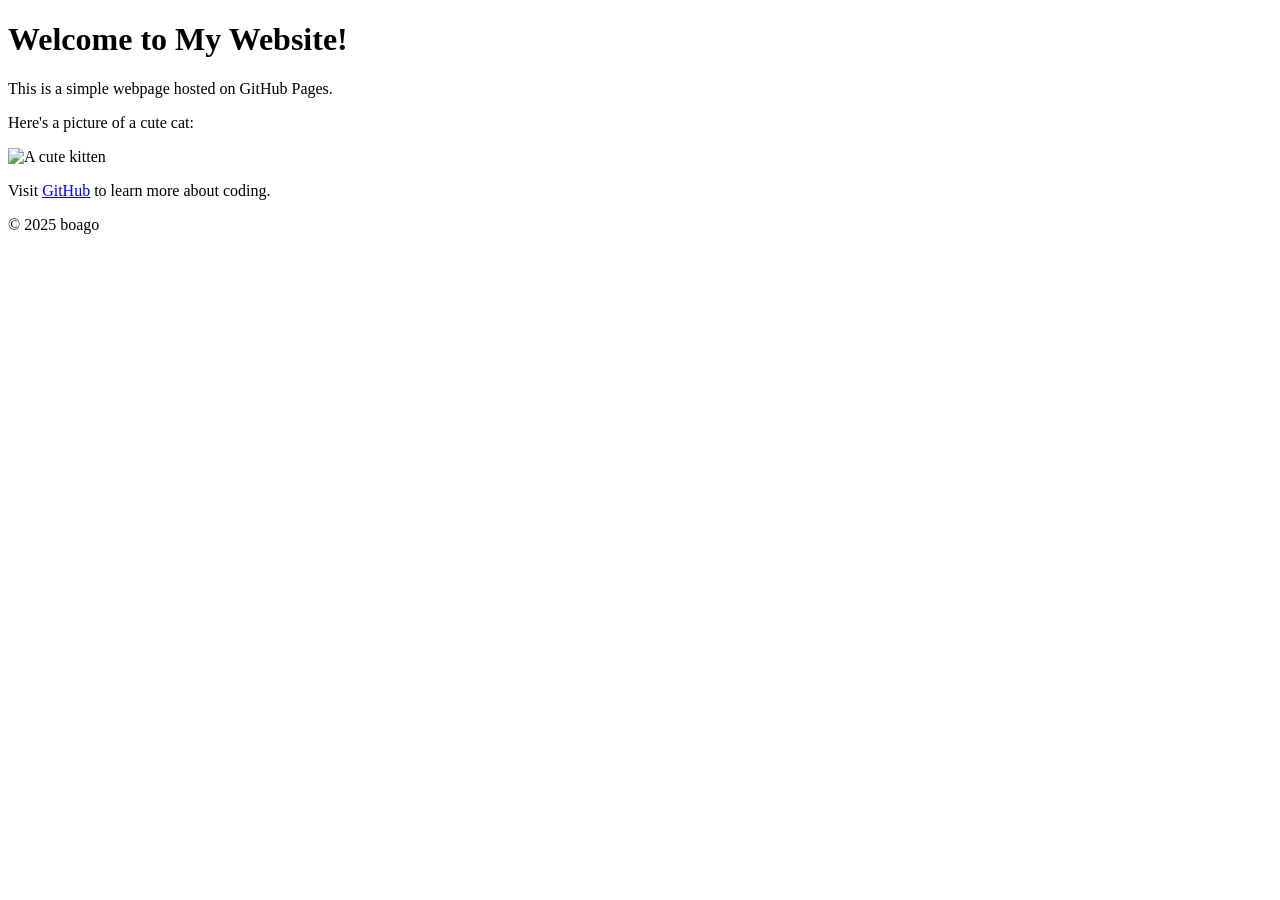
==== index.html @ b5d67665 "Initial commit" ====
<!DOCTYPE html>

<html lang="en">

<head>

<meta charset="UTF-8">

<meta name="viewport" content="width=device-width, initial-scale=1.0">

<title>My First GitHub Page</title>

</head>

<body>

<header>

<h1>Welcome to My Website!</h1>


<main>

<p>This is a simple webpage hosted on GitHub Pages.</p>

<p>Here's a picture of a cute cat:</p>

<img src="https://placekitten.com/200/300" alt="A cute kitten">


<p>Visit <a href="https://github.com">GitHub</a> to learn more about coding.</p>

</main>

<footer>

<p>&copy; 2025 boago</p>

</footer>

</body>

</html>
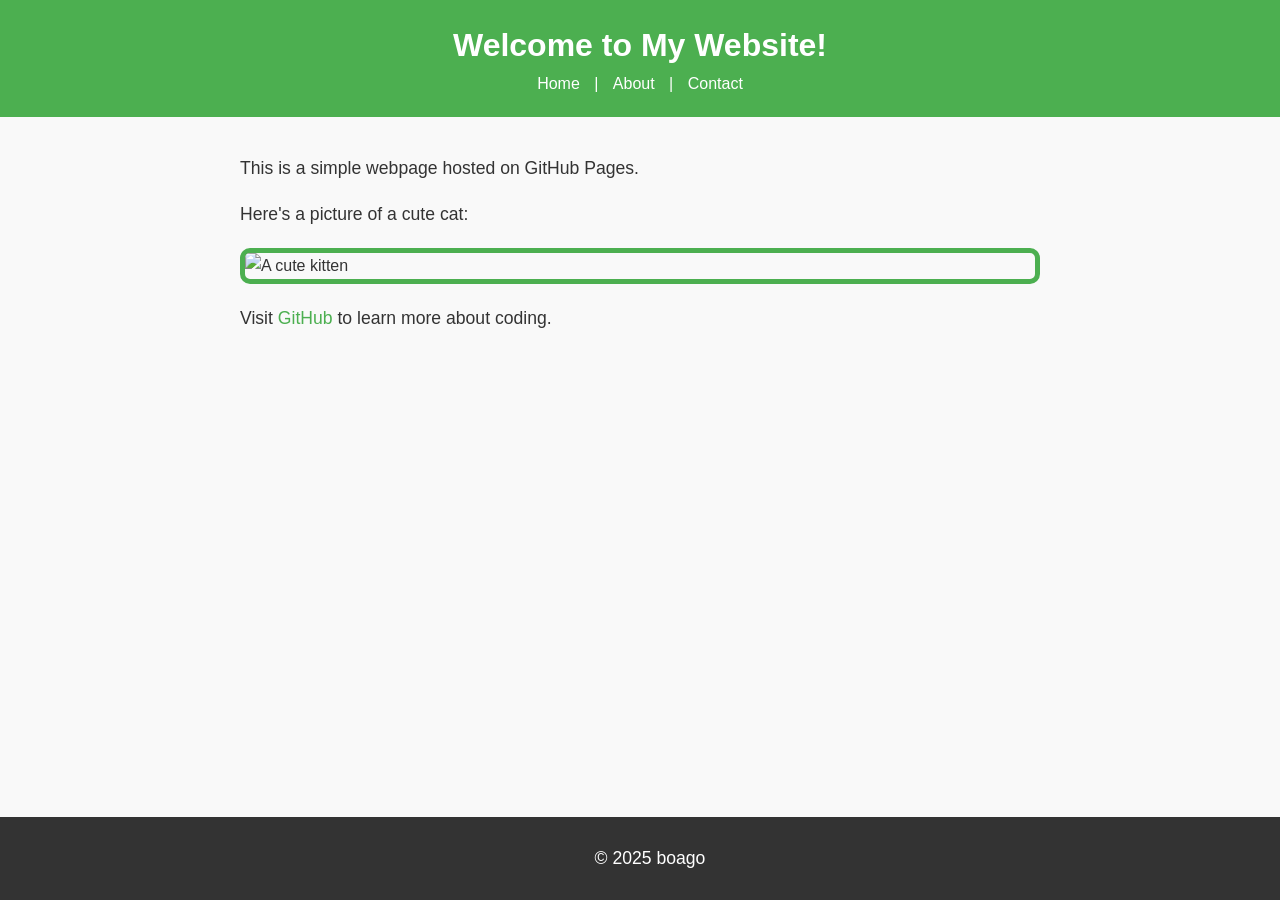
==== commit 7dc88c10: "Added CSS3 styling to the website" ====
--- a/index.html
+++ b/index.html
@@ -1,43 +1,61 @@
-<!DOCTYPE html>
+<!DOCTYPE html> 
 
-<html lang="en">
+<html lang="en"> 
 
-<head>
+<head> 
 
-<meta charset="UTF-8">
+    <meta charset="UTF-8"> 
 
-<meta name="viewport" content="width=device-width, initial-scale=1.0">
+    <meta name="viewport" content="width=device-width, initial-scale=1.0"> 
 
-<title>My First GitHub Page</title>
+    <title>My First GitHub Page</title> 
+    
+    <link rel="stylesheet" href="styles.css">
 
-</head>
+</head> 
 
-<body>
+<body> 
 
-<header>
+    <header> 
 
-<h1>Welcome to My Website!</h1>
+        <h1>Welcome to My Website!</h1> 
 
+        <nav> 
 
-<main>
+            <a href="index.html">Home</a> | 
 
-<p>This is a simple webpage hosted on GitHub Pages.</p>
+            <a href="about.html">About</a> | 
 
-<p>Here's a picture of a cute cat:</p>
+            <a href="contact.html">Contact</a> 
 
-<img src="https://placekitten.com/200/300" alt="A cute kitten">
+        </nav> 
 
+    </header> 
 
-<p>Visit <a href="https://github.com">GitHub</a> to learn more about coding.</p>
+ 
 
-</main>
+    <main> 
 
-<footer>
+        <p>This is a simple webpage hosted on GitHub Pages.</p> 
 
-<p>&copy; 2025 boago</p>
+        <p>Here's a picture of a cute cat:</p> 
 
-</footer>
+        <img src="https://placekitten.com/200/300" alt="A cute kitten"> 
 
-</body>
+         
 
-</html>+        <p>Visit <a href="https://github.com">GitHub</a> to learn more about coding.</p> 
+
+    </main> 
+
+ 
+
+    <footer> 
+
+        <p>&copy; 2025 boago</p> 
+
+    </footer> 
+
+</body> 
+
+</html> 
--- a/styles.css
+++ b/styles.css
@@ -0,0 +1,123 @@
+body {
+
+font-family: Arial, sans-serif;
+
+color: #333;
+
+background-color: #f9f9f9;
+
+margin: 0;
+
+padding: 0;
+
+line-height: 1.6;
+
+}
+header {
+
+background-color: #4CAF50;
+
+color: white;
+
+padding: 20px;
+
+text-align: center;
+
+}
+
+
+header h1 {
+
+margin: 0;
+
+}
+
+
+nav a {
+
+color: white;
+
+text-decoration: none;
+
+margin: 0 10px;
+
+}
+
+
+nav a:hover {
+
+text-decoration: underline;
+
+}
+main {
+
+padding: 20px;
+
+max-width: 800px;
+
+margin: 0 auto;
+
+}
+
+
+main img {
+
+max-width: 100%;
+
+height: auto;
+
+display: block;
+
+margin: 20px 0;
+
+}
+footer {
+
+background-color: #333;
+
+color: white;
+
+text-align: center;
+
+padding: 10px;
+
+position: fixed;
+
+bottom: 0;
+
+width: 100%;
+
+}
+p {
+
+font-size: 1.1em;
+
+}
+
+
+a {
+
+color: #4CAF50;
+
+text-decoration: none;
+
+}
+
+
+a:hover {
+
+text-decoration: underline;
+
+}
+img {
+
+border: 5px solid #4CAF50;
+
+border-radius: 10px;
+
+}
+main a[href^="mailto:"] {
+
+color: #ff5722;
+
+font-weight: bold;
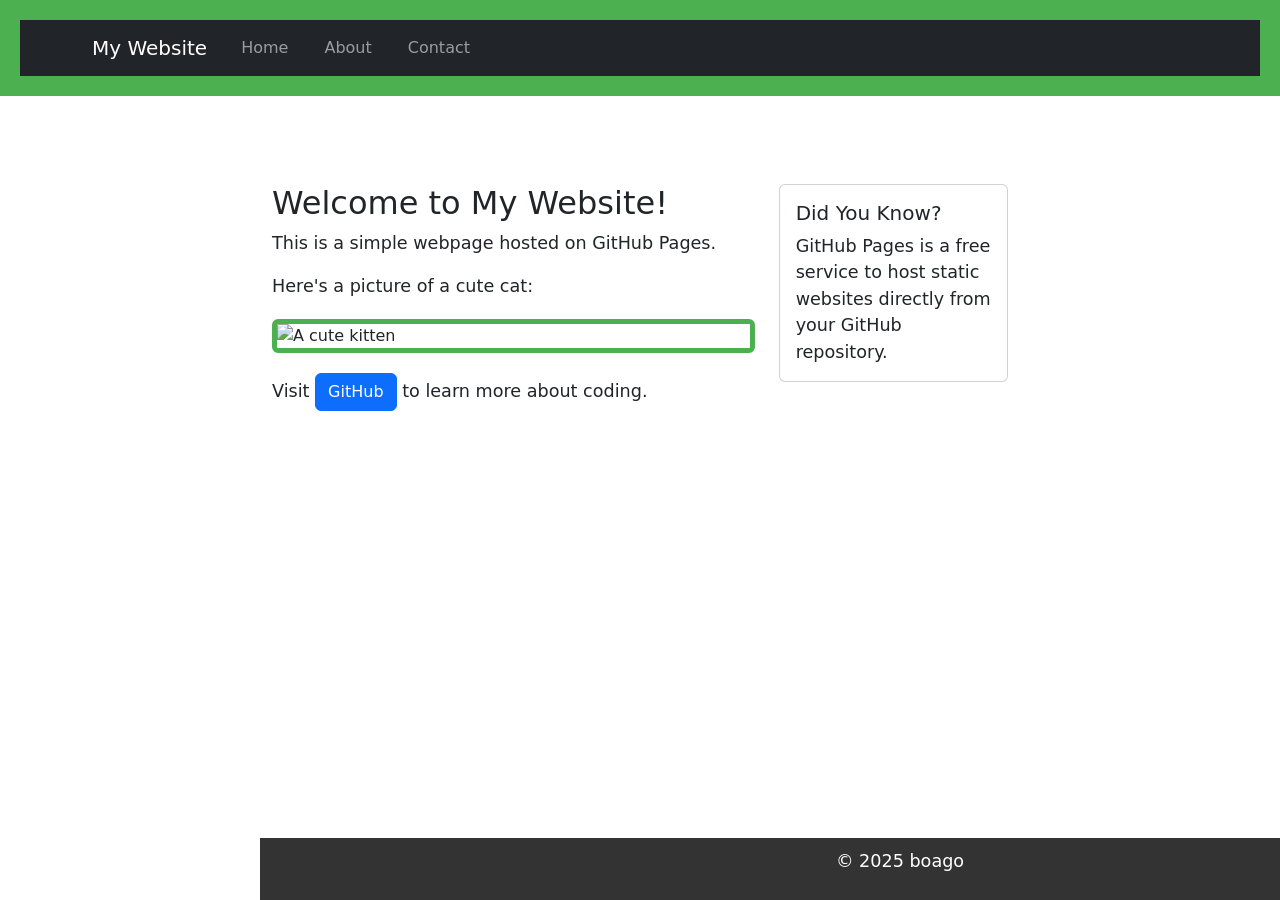
==== commit 41a3c2cd: "Added Bootstrap framework for styling and layout" ====
--- a/index.html
+++ b/index.html
@@ -12,41 +12,101 @@
     
     <link rel="stylesheet" href="styles.css">
 
+    <!-- Bootstrap CSS --> 
+
+<link href="https://cdn.jsdelivr.net/npm/bootstrap@5.3.0/dist/css/bootstrap.min.css" rel="stylesheet"> 
+
 </head> 
 
 <body> 
 
-    <header> 
+<header> 
 
-        <h1>Welcome to My Website!</h1> 
+    <nav class="navbar navbar-expand-lg navbar-dark bg-dark"> 
 
-        <nav> 
+        <div class="container"> 
 
-            <a href="index.html">Home</a> | 
+            <a class="navbar-brand" href="index.html">My Website</a> 
 
-            <a href="about.html">About</a> | 
+            <button class="navbar-toggler" type="button" data-bs-toggle="collapse" data-bs-target="#navbarNav"> 
 
-            <a href="contact.html">Contact</a> 
+                <span class="navbar-toggler-icon"></span> 
 
-        </nav> 
+            </button> 
 
-    </header> 
+            <div class="collapse navbar-collapse" id="navbarNav"> 
+
+                <ul class="navbar-nav"> 
+
+                    <li class="nav-item"> 
+
+                        <a class="nav-link" href="index.html">Home</a> 
+
+                    </li> 
+
+                    <li class="nav-item"> 
+
+                        <a class="nav-link" href="about.html">About</a> 
+
+                    </li> 
+
+                    <li class="nav-item"> 
+
+                        <a class="nav-link" href="contact.html">Contact</a> 
+
+                    </li> 
+
+                </ul> 
+
+            </div> 
+
+        </div> 
+
+    </nav> 
+
+</header> 
 
  
 
     <main> 
 
-        <p>This is a simple webpage hosted on GitHub Pages.</p> 
+<main class="container my-5"> 
 
-        <p>Here's a picture of a cute cat:</p> 
+    <div class="row"> 
 
-        <img src="https://placekitten.com/200/300" alt="A cute kitten"> 
+        <div class="col-md-8"> 
 
-         
+            <h2>Welcome to My Website!</h2> 
 
-        <p>Visit <a href="https://github.com">GitHub</a> to learn more about coding.</p> 
+            <p>This is a simple webpage hosted on GitHub Pages.</p> 
 
-    </main> 
+            <p>Here's a picture of a cute cat:</p> 
+
+            <img src="https://placekitten.com/200/300" alt="A cute kitten" class="img-fluid rounded"> 
+
+            <p class="mt-3">Visit <a href="https://github.com" class="btn btn-primary">GitHub</a> to learn more about coding.</p> 
+
+        </div> 
+
+        <div class="col-md-4"> 
+
+            <div class="card"> 
+
+                <div class="card-body"> 
+
+                    <h5 class="card-title">Did You Know?</h5> 
+
+                    <p class="card-text">GitHub Pages is a free service to host static websites directly from your GitHub repository.</p> 
+
+                </div> 
+
+            </div> 
+
+        </div> 
+
+    </div> 
+
+</main> 
 
  
 
@@ -56,6 +116,12 @@
 
     </footer> 
 
+    <!-- Bootstrap JS and dependencies --> 
+
+<script src="https://cdn.jsdelivr.net/npm/@popperjs/core@2.11.6/dist/umd/popper.min.js"></script> 
+
+<script src="https://cdn.jsdelivr.net/npm/bootstrap@5.3.0/dist/js/bootstrap.min.js"></script> 
+
 </body> 
 
 </html> 
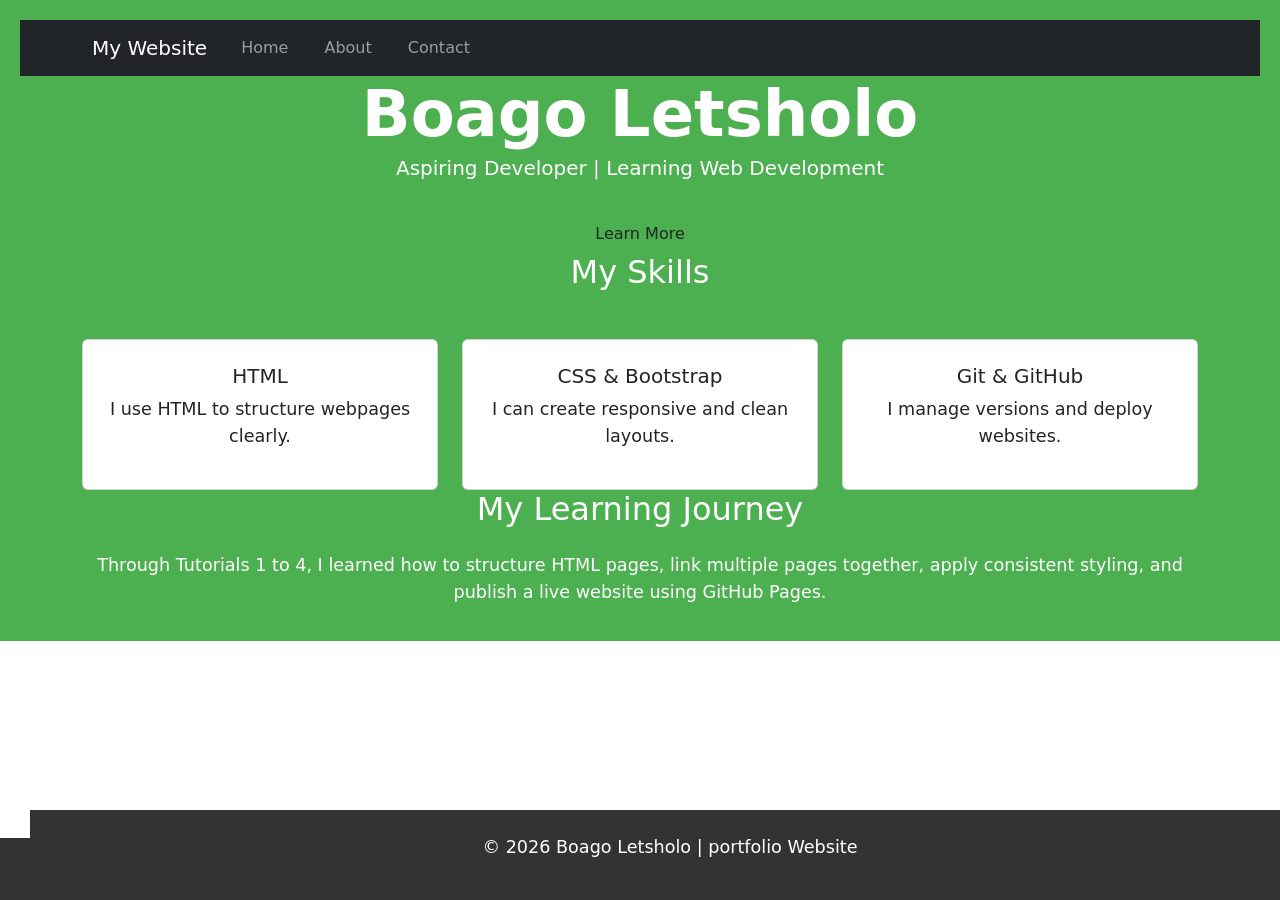
==== commit 83b56c1e: "Improved homepage design and updated contact links" ====
--- a/index.html
+++ b/index.html
@@ -17,6 +17,9 @@
 <link href="https://cdn.jsdelivr.net/npm/bootstrap@5.3.0/dist/css/bootstrap.min.css" rel="stylesheet"> 
 
 </head> 
+<footer class="text-center">
+  <p>© 2026 Boago Letsholo | Built with Bootstrap</p>
+</footer>
 
 <body> 
 
@@ -63,56 +66,54 @@
         </div> 
 
     </nav> 
+    <section class="hero d-flex align-items-center justify-content-center text-center">
+  <div>
+    <h1 class="display-3 fw-bold">Boago Letsholo</h1>
+    <p class="lead">Aspiring Developer | Learning Web Development</p>
+    <a href="about.html" class="btn btn-custom mt-3">Learn More</a>
+  </div>
+</section>
+<section class="container text-center">
+  <h2 class="mb-5">My Skills</h2>
+  <div class="row">
 
-</header> 
+    <div class="col-md-4">
+      <div class="card p-4">
+        <h5>HTML</h5>
+        <p>I use HTML to structure webpages clearly.</p>
+      </div>
+    </div>
 
- 
+    <div class="col-md-4">
+      <div class="card p-4">
+        <h5>CSS & Bootstrap</h5>
+        <p>I can create responsive and clean layouts.</p>
+      </div>
+    </div>
 
-    <main> 
+    <div class="col-md-4">
+      <div class="card p-4">
+        <h5>Git & GitHub</h5>
+        <p>I manage versions and deploy websites.</p>
+      </div>
+    </div>
 
-<main class="container my-5"> 
-
-    <div class="row"> 
-
-        <div class="col-md-8"> 
-
-            <h2>Welcome to My Website!</h2> 
-
-            <p>This is a simple webpage hosted on GitHub Pages.</p> 
-
-            <p>Here's a picture of a cute cat:</p> 
-
-            <img src="https://placekitten.com/200/300" alt="A cute kitten" class="img-fluid rounded"> 
-
-            <p class="mt-3">Visit <a href="https://github.com" class="btn btn-primary">GitHub</a> to learn more about coding.</p> 
-
-        </div> 
-
-        <div class="col-md-4"> 
-
-            <div class="card"> 
-
-                <div class="card-body"> 
-
-                    <h5 class="card-title">Did You Know?</h5> 
-
-                    <p class="card-text">GitHub Pages is a free service to host static websites directly from your GitHub repository.</p> 
-
-                </div> 
-
-            </div> 
-
-        </div> 
-
-    </div> 
-
-</main> 
-
- 
+  </div>
+</section>
+<section class="container text-center">
+  <h2 class="mb-4">My Learning Journey</h2>
+  <p>
+    Through Tutorials 1 to 4, I learned how to structure HTML pages,
+    link multiple pages together, apply consistent styling,
+    and publish a live website using GitHub Pages.
+  </p>
+</section>
 
     <footer> 
 
-        <p>&copy; 2025 boago</p> 
+       <footer class="text-center py-4">
+  <p>© 2026 Boago Letsholo | portfolio Website</p>
+</footer>
 
     </footer> 
 
--- a/styles.css
+++ b/styles.css
@@ -111,13 +111,96 @@
 }
 img {
 
-border: 5px solid #4CAF50;
+border: 5px solid #1f64f9;
 
 border-radius: 10px;
 
 }
 main a[href^="mailto:"] {
 
-color: #ff5722;
-
-font-weight: bold;+color: #000000;
+
+font-weight: bold;
+:root {
+  --primary-color: #111827;   /* dark navy */
+  --accent-color: #1868e9;    /* modern green */
+  --light-bg: #f3f4f6;
+}
+
+body {
+  background-color: var(--light-bg);
+}
+
+.navbar {
+  background-color: var(--primary-color) !important;
+}
+
+.btn-custom {
+  background-color: var(--accent-color);
+  color: white;
+  border: none;
+}
+
+.btn-custom:hover {
+  background-color: #fffffff9;
+}
+.hero {
+  min-height: 100vh;
+  display: flex;
+  flex-direction: column;
+  justify-content: center;
+}
+
+:root {
+  --bg-dark: #0f172a;
+  --card-dark: #1e293b;
+  --accent: #22c55e;
+  --text-light: #f1f5f9;
+}
+
+body {
+  background-color: var(--bg-dark);
+  color: var(--text-light);
+  font-family: 'Poppins', sans-serif;
+}
+
+.navbar {
+  background-color: var(--card-dark) !important;
+}
+
+.btn-custom {
+  background-color: var(--accent);
+  color: white;
+}
+footer {
+  background-color: var(--card-dark);
+  padding: 20px;
+}
+.card {
+  background-color: #1e293b;
+  border: none;
+  border-radius: 10px;
+}
+section {
+  padding-top: 80px;
+  padding-bottom: 80px;
+}
+footer {
+  background-color: #1e293b;
+}
+.form-control {
+  background-color: #1e293b;
+  border: none;
+  color: white;
+}
+
+.form-control:focus {
+  background-color: #1e293b;
+  color: white;
+  box-shadow: 0 0 0 2px #22c55e;
+}
+.card {
+  background-color: #1e293b;
+  border-radius: 10px;
+  border: none;
+}
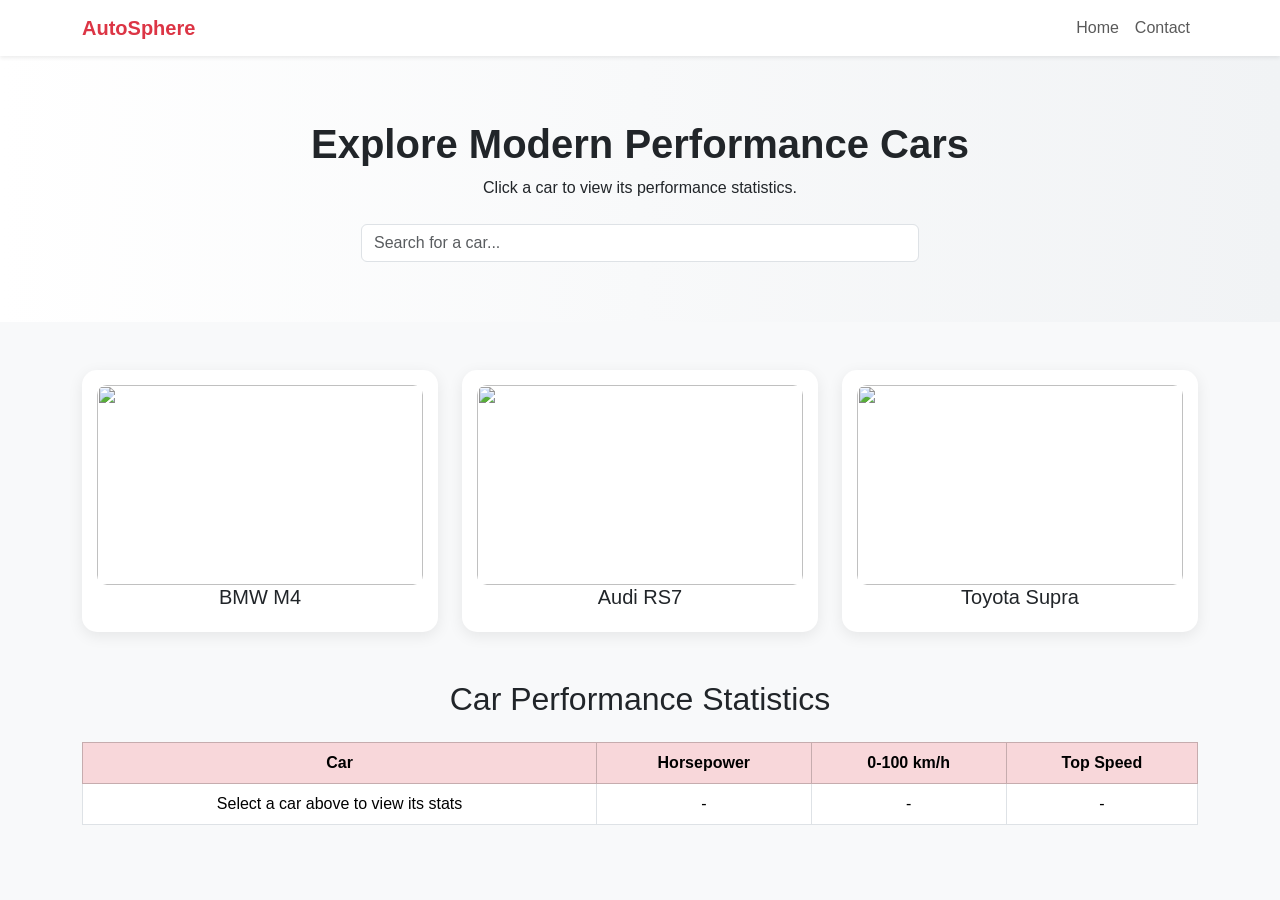
==== commit 9f216240: "Interactive AutoSphere light premium version" ====
--- a/index.html
+++ b/index.html
@@ -1,128 +1,94 @@
-<!DOCTYPE html> 
+<!DOCTYPE html>
+<html lang="en">
+<head>
+<meta charset="UTF-8">
+<title>AutoSphere | Interactive Car Hub</title>
+<meta name="viewport" content="width=device-width, initial-scale=1">
 
-<html lang="en"> 
+<link href="https://cdn.jsdelivr.net/npm/bootstrap@5.3.2/dist/css/bootstrap.min.css" rel="stylesheet">
+<link rel="stylesheet" href="styles.css">
+</head>
 
-<head> 
+<body>
 
-    <meta charset="UTF-8"> 
+<!-- NAVIGATION -->
+<nav class="navbar navbar-expand-lg navbar-light bg-white shadow-sm fixed-top">
+  <div class="container">
+    <a class="navbar-brand fw-bold text-danger" href="#">AutoSphere</a>
 
-    <meta name="viewport" content="width=device-width, initial-scale=1.0"> 
+    <div class="collapse navbar-collapse">
+      <ul class="navbar-nav ms-auto">
+        <li class="nav-item"><a class="nav-link" href="#">Home</a></li>
+        <li class="nav-item"><a class="nav-link" href="contact.html">Contact</a></li>
+      </ul>
+    </div>
+  </div>
+</nav>
 
-    <title>My First GitHub Page</title> 
-    
-    <link rel="stylesheet" href="styles.css">
+<!-- HERO -->
+<section class="hero text-center">
+  <div class="container">
+    <h1 class="fw-bold">Explore Modern Performance Cars</h1>
+    <p>Click a car to view its performance statistics.</p>
 
-    <!-- Bootstrap CSS --> 
-
-<link href="https://cdn.jsdelivr.net/npm/bootstrap@5.3.0/dist/css/bootstrap.min.css" rel="stylesheet"> 
-
-</head> 
-<footer class="text-center">
-  <p>© 2026 Boago Letsholo | Built with Bootstrap</p>
-</footer>
-
-<body> 
-
-<header> 
-
-    <nav class="navbar navbar-expand-lg navbar-dark bg-dark"> 
-
-        <div class="container"> 
-
-            <a class="navbar-brand" href="index.html">My Website</a> 
-
-            <button class="navbar-toggler" type="button" data-bs-toggle="collapse" data-bs-target="#navbarNav"> 
-
-                <span class="navbar-toggler-icon"></span> 
-
-            </button> 
-
-            <div class="collapse navbar-collapse" id="navbarNav"> 
-
-                <ul class="navbar-nav"> 
-
-                    <li class="nav-item"> 
-
-                        <a class="nav-link" href="index.html">Home</a> 
-
-                    </li> 
-
-                    <li class="nav-item"> 
-
-                        <a class="nav-link" href="about.html">About</a> 
-
-                    </li> 
-
-                    <li class="nav-item"> 
-
-                        <a class="nav-link" href="contact.html">Contact</a> 
-
-                    </li> 
-
-                </ul> 
-
-            </div> 
-
-        </div> 
-
-    </nav> 
-    <section class="hero d-flex align-items-center justify-content-center text-center">
-  <div>
-    <h1 class="display-3 fw-bold">Boago Letsholo</h1>
-    <p class="lead">Aspiring Developer | Learning Web Development</p>
-    <a href="about.html" class="btn btn-custom mt-3">Learn More</a>
+    <input type="text" id="searchInput" class="form-control w-50 mx-auto mt-4"
+      placeholder="Search for a car..." onkeyup="searchCar()">
   </div>
 </section>
-<section class="container text-center">
-  <h2 class="mb-5">My Skills</h2>
-  <div class="row">
 
-    <div class="col-md-4">
-      <div class="card p-4">
-        <h5>HTML</h5>
-        <p>I use HTML to structure webpages clearly.</p>
+<!-- CAR CARDS -->
+<section class="container py-5">
+  <div class="row g-4" id="carContainer">
+
+    <div class="col-md-4 car-item" data-name="bmw m4">
+      <div class="car-card" onclick="showCar('bmw')">
+        <img src="https://images.unsplash.com/photo-1617531653332-bd46c24f2068">
+        <h5>BMW M4</h5>
       </div>
     </div>
 
-    <div class="col-md-4">
-      <div class="card p-4">
-        <h5>CSS & Bootstrap</h5>
-        <p>I can create responsive and clean layouts.</p>
+    <div class="col-md-4 car-item" data-name="audi rs7">
+      <div class="car-card" onclick="showCar('audi')">
+        <img src="https://images.unsplash.com/photo-1580273916550-e323be2ae537">
+        <h5>Audi RS7</h5>
       </div>
     </div>
 
-    <div class="col-md-4">
-      <div class="card p-4">
-        <h5>Git & GitHub</h5>
-        <p>I manage versions and deploy websites.</p>
+    <div class="col-md-4 car-item" data-name="toyota supra">
+      <div class="car-card" onclick="showCar('supra')">
+        <img src="https://images.unsplash.com/photo-1603386329225-868f9b1ee6b5">
+        <h5>Toyota Supra</h5>
       </div>
     </div>
 
   </div>
 </section>
-<section class="container text-center">
-  <h2 class="mb-4">My Learning Journey</h2>
-  <p>
-    Through Tutorials 1 to 4, I learned how to structure HTML pages,
-    link multiple pages together, apply consistent styling,
-    and publish a live website using GitHub Pages.
-  </p>
+
+<!-- STATS TABLE -->
+<section class="container pb-5">
+  <h2 class="text-center mb-4">Car Performance Statistics</h2>
+
+  <table class="table table-bordered text-center" id="statsTable">
+    <thead class="table-danger">
+      <tr>
+        <th>Car</th>
+        <th>Horsepower</th>
+        <th>0-100 km/h</th>
+        <th>Top Speed</th>
+      </tr>
+    </thead>
+    <tbody id="statsBody">
+      <tr>
+        <td>Select a car above to view its stats</td>
+        <td>-</td>
+        <td>-</td>
+        <td>-</td>
+      </tr>
+    </tbody>
+  </table>
 </section>
 
-    <footer> 
+<script src="script.js"></script>
 
-       <footer class="text-center py-4">
-  <p>© 2026 Boago Letsholo | portfolio Website</p>
-</footer>
-
-    </footer> 
-
-    <!-- Bootstrap JS and dependencies --> 
-
-<script src="https://cdn.jsdelivr.net/npm/@popperjs/core@2.11.6/dist/umd/popper.min.js"></script> 
-
-<script src="https://cdn.jsdelivr.net/npm/bootstrap@5.3.0/dist/js/bootstrap.min.js"></script> 
-
-</body> 
-
-</html> +</body>
+</html>
--- a/styles.css
+++ b/styles.css
@@ -1,206 +1,37 @@
 body {
-
-font-family: Arial, sans-serif;
-
-color: #333;
-
-background-color: #f9f9f9;
-
-margin: 0;
-
-padding: 0;
-
-line-height: 1.6;
-
-}
-header {
-
-background-color: #4CAF50;
-
-color: white;
-
-padding: 20px;
-
-text-align: center;
-
+  background: #f8f9fa;
+  font-family: 'Segoe UI', sans-serif;
+  margin: 0;
 }
 
-
-header h1 {
-
-margin: 0;
-
+.hero {
+  padding-top: 120px;
+  padding-bottom: 60px;
+  background: linear-gradient(to right, #ffffff, #f1f3f5);
 }
 
-
-nav a {
-
-color: white;
-
-text-decoration: none;
-
-margin: 0 10px;
-
+.car-card {
+  background: white;
+  border-radius: 15px;
+  padding: 15px;
+  text-align: center;
+  cursor: pointer;
+  transition: 0.3s ease;
+  box-shadow: 0 4px 15px rgba(0,0,0,0.08);
 }
 
-
-nav a:hover {
-
-text-decoration: underline;
-
-}
-main {
-
-padding: 20px;
-
-max-width: 800px;
-
-margin: 0 auto;
-
+.car-card img {
+  width: 100%;
+  height: 200px;
+  object-fit: cover;
+  border-radius: 10px;
 }
 
-
-main img {
-
-max-width: 100%;
-
-height: auto;
-
-display: block;
-
-margin: 20px 0;
-
-}
-footer {
-
-background-color: #333;
-
-color: white;
-
-text-align: center;
-
-padding: 10px;
-
-position: fixed;
-
-bottom: 0;
-
-width: 100%;
-
-}
-p {
-
-font-size: 1.1em;
-
+.car-card:hover {
+  transform: translateY(-8px);
+  box-shadow: 0 10px 25px rgba(220,53,69,0.3);
 }
 
-
-a {
-
-color: #4CAF50;
-
-text-decoration: none;
-
-}
-
-
-a:hover {
-
-text-decoration: underline;
-
-}
-img {
-
-border: 5px solid #1f64f9;
-
-border-radius: 10px;
-
-}
-main a[href^="mailto:"] {
-
-color: #000000;
-
-font-weight: bold;
-:root {
-  --primary-color: #111827;   /* dark navy */
-  --accent-color: #1868e9;    /* modern green */
-  --light-bg: #f3f4f6;
-}
-
-body {
-  background-color: var(--light-bg);
-}
-
-.navbar {
-  background-color: var(--primary-color) !important;
-}
-
-.btn-custom {
-  background-color: var(--accent-color);
-  color: white;
-  border: none;
-}
-
-.btn-custom:hover {
-  background-color: #fffffff9;
-}
-.hero {
-  min-height: 100vh;
-  display: flex;
-  flex-direction: column;
-  justify-content: center;
-}
-
-:root {
-  --bg-dark: #0f172a;
-  --card-dark: #1e293b;
-  --accent: #22c55e;
-  --text-light: #f1f5f9;
-}
-
-body {
-  background-color: var(--bg-dark);
-  color: var(--text-light);
-  font-family: 'Poppins', sans-serif;
-}
-
-.navbar {
-  background-color: var(--card-dark) !important;
-}
-
-.btn-custom {
-  background-color: var(--accent);
-  color: white;
-}
-footer {
-  background-color: var(--card-dark);
-  padding: 20px;
-}
-.card {
-  background-color: #1e293b;
-  border: none;
-  border-radius: 10px;
-}
-section {
-  padding-top: 80px;
-  padding-bottom: 80px;
-}
-footer {
-  background-color: #1e293b;
-}
-.form-control {
-  background-color: #1e293b;
-  border: none;
-  color: white;
-}
-
-.form-control:focus {
-  background-color: #1e293b;
-  color: white;
-  box-shadow: 0 0 0 2px #22c55e;
-}
-.card {
-  background-color: #1e293b;
-  border-radius: 10px;
-  border: none;
+table {
+  background: white;
 }
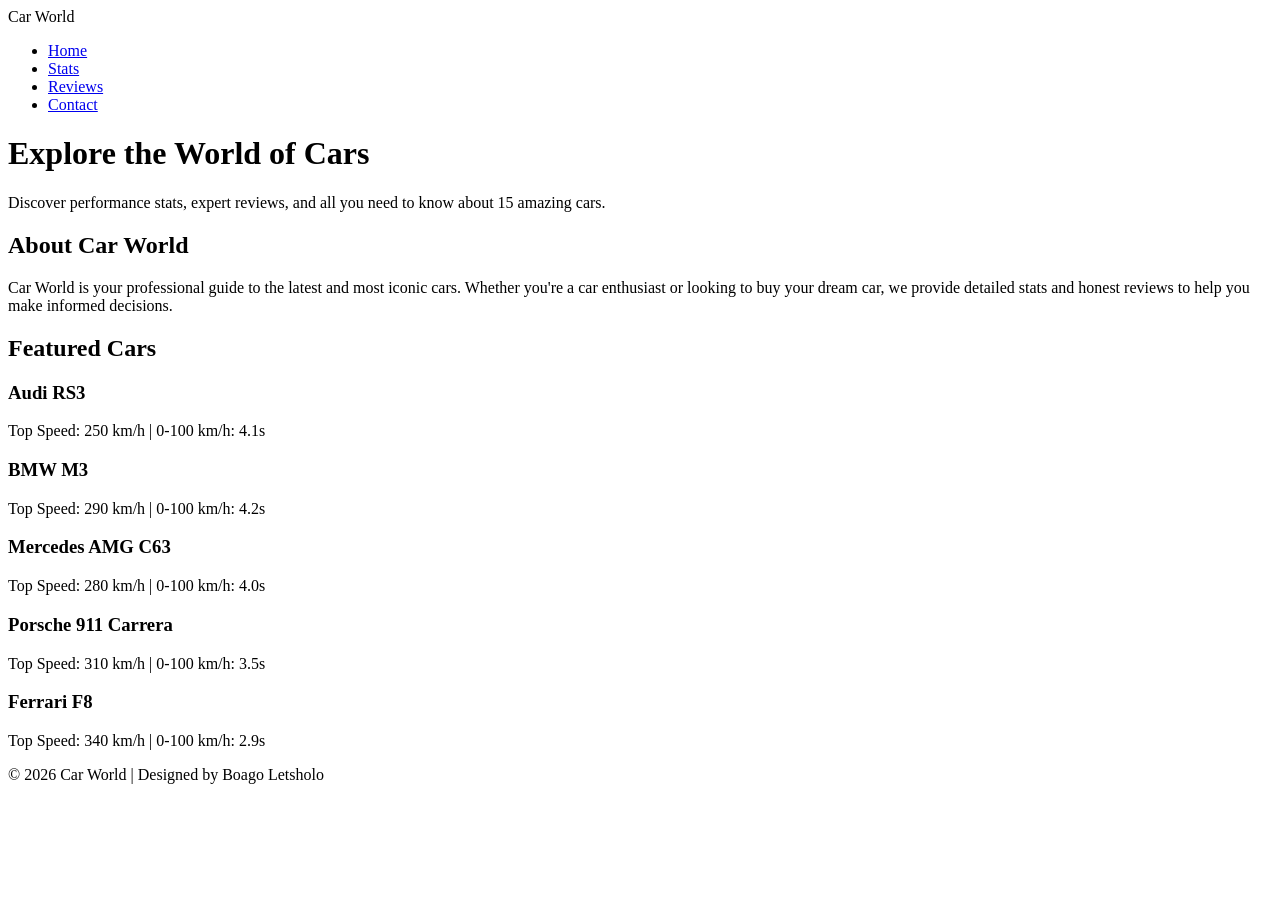
==== commit b181e396: "Interactive AutoSphere light premium version" ====
--- a/index.html
+++ b/index.html
@@ -1,94 +1,51 @@
 <!DOCTYPE html>
 <html lang="en">
 <head>
-<meta charset="UTF-8">
-<title>AutoSphere | Interactive Car Hub</title>
-<meta name="viewport" content="width=device-width, initial-scale=1">
+    <meta charset="UTF-8">
+    <meta name="viewport" content="width=device-width, initial-scale=1.0">
+    <title>Car World</title>
+    <link rel="stylesheet" href="style.css">
+</head>
+<body>
+    <!-- Navbar -->
+    <nav class="navbar">
+        <div class="logo">Car World</div>
+        <ul class="nav-links">
+            <li><a href="index.html" class="active">Home</a></li>
+            <li><a href="stats.html">Stats</a></li>
+            <li><a href="reviews.html">Reviews</a></li>
+            <li><a href="contact.html">Contact</a></li>
+        </ul>
+    </nav>
 
-<link href="https://cdn.jsdelivr.net/npm/bootstrap@5.3.2/dist/css/bootstrap.min.css" rel="stylesheet">
-<link rel="stylesheet" href="styles.css">
-</head>
+    <!-- Hero Section -->
+    <header class="hero">
+        <div class="hero-text">
+            <h1>Explore the World of Cars</h1>
+            <p>Discover performance stats, expert reviews, and all you need to know about 15 amazing cars.</p>
+        </div>
+    </header>
 
-<body>
+    <!-- About Section -->
+    <section class="about">
+        <h2>About Car World</h2>
+        <p>Car World is your professional guide to the latest and most iconic cars. Whether you're a car enthusiast or looking to buy your dream car, we provide detailed stats and honest reviews to help you make informed decisions.</p>
+    </section>
 
-<!-- NAVIGATION -->
-<nav class="navbar navbar-expand-lg navbar-light bg-white shadow-sm fixed-top">
-  <div class="container">
-    <a class="navbar-brand fw-bold text-danger" href="#">AutoSphere</a>
+    <!-- Featured Cars Section -->
+    <section class="featured-cars">
+        <h2>Featured Cars</h2>
+        <div class="car-cards">
+            <div class="card"><h3>Audi RS3</h3><p>Top Speed: 250 km/h | 0-100 km/h: 4.1s</p></div>
+            <div class="card"><h3>BMW M3</h3><p>Top Speed: 290 km/h | 0-100 km/h: 4.2s</p></div>
+            <div class="card"><h3>Mercedes AMG C63</h3><p>Top Speed: 280 km/h | 0-100 km/h: 4.0s</p></div>
+            <div class="card"><h3>Porsche 911 Carrera</h3><p>Top Speed: 310 km/h | 0-100 km/h: 3.5s</p></div>
+            <div class="card"><h3>Ferrari F8</h3><p>Top Speed: 340 km/h | 0-100 km/h: 2.9s</p></div>
+        </div>
+    </section>
 
-    <div class="collapse navbar-collapse">
-      <ul class="navbar-nav ms-auto">
-        <li class="nav-item"><a class="nav-link" href="#">Home</a></li>
-        <li class="nav-item"><a class="nav-link" href="contact.html">Contact</a></li>
-      </ul>
-    </div>
-  </div>
-</nav>
-
-<!-- HERO -->
-<section class="hero text-center">
-  <div class="container">
-    <h1 class="fw-bold">Explore Modern Performance Cars</h1>
-    <p>Click a car to view its performance statistics.</p>
-
-    <input type="text" id="searchInput" class="form-control w-50 mx-auto mt-4"
-      placeholder="Search for a car..." onkeyup="searchCar()">
-  </div>
-</section>
-
-<!-- CAR CARDS -->
-<section class="container py-5">
-  <div class="row g-4" id="carContainer">
-
-    <div class="col-md-4 car-item" data-name="bmw m4">
-      <div class="car-card" onclick="showCar('bmw')">
-        <img src="https://images.unsplash.com/photo-1617531653332-bd46c24f2068">
-        <h5>BMW M4</h5>
-      </div>
-    </div>
-
-    <div class="col-md-4 car-item" data-name="audi rs7">
-      <div class="car-card" onclick="showCar('audi')">
-        <img src="https://images.unsplash.com/photo-1580273916550-e323be2ae537">
-        <h5>Audi RS7</h5>
-      </div>
-    </div>
-
-    <div class="col-md-4 car-item" data-name="toyota supra">
-      <div class="car-card" onclick="showCar('supra')">
-        <img src="https://images.unsplash.com/photo-1603386329225-868f9b1ee6b5">
-        <h5>Toyota Supra</h5>
-      </div>
-    </div>
-
-  </div>
-</section>
-
-<!-- STATS TABLE -->
-<section class="container pb-5">
-  <h2 class="text-center mb-4">Car Performance Statistics</h2>
-
-  <table class="table table-bordered text-center" id="statsTable">
-    <thead class="table-danger">
-      <tr>
-        <th>Car</th>
-        <th>Horsepower</th>
-        <th>0-100 km/h</th>
-        <th>Top Speed</th>
-      </tr>
-    </thead>
-    <tbody id="statsBody">
-      <tr>
-        <td>Select a car above to view its stats</td>
-        <td>-</td>
-        <td>-</td>
-        <td>-</td>
-      </tr>
-    </tbody>
-  </table>
-</section>
-
-<script src="script.js"></script>
-
+    <footer>
+        <p>&copy; 2026 Car World | Designed by Boago Letsholo</p>
+    </footer>
 </body>
 </html>
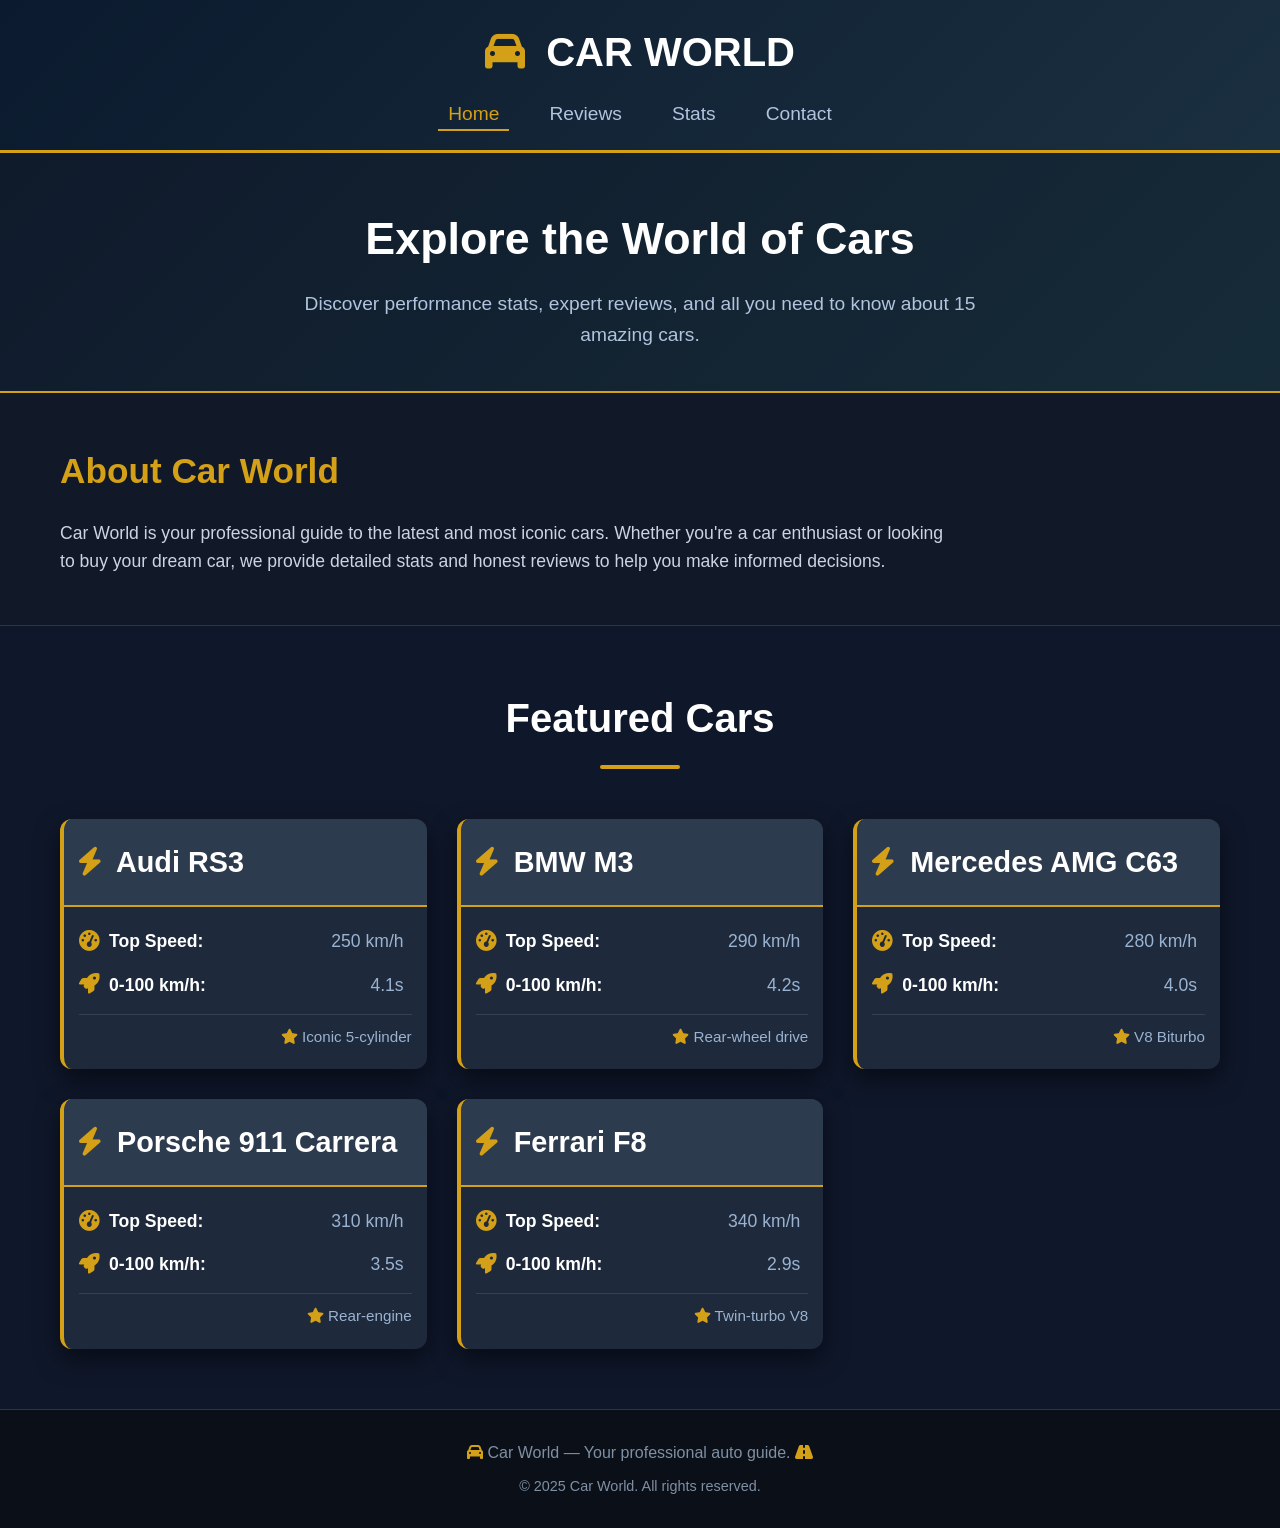
==== commit 55027e9c: "Interactive AutoSphere light premium version" ====
--- a/index.html
+++ b/index.html
@@ -3,49 +3,156 @@
 <head>
     <meta charset="UTF-8">
     <meta name="viewport" content="width=device-width, initial-scale=1.0">
-    <title>Car World</title>
-    <link rel="stylesheet" href="style.css">
+    <title>Car World | Home</title>
+    <link rel="stylesheet" href="https://cdnjs.cloudflare.com/ajax/libs/font-awesome/6.0.0-beta3/css/all.min.css">
+    <link rel="stylesheet" href="styles.css">
 </head>
 <body>
-    <!-- Navbar -->
-    <nav class="navbar">
-        <div class="logo">Car World</div>
-        <ul class="nav-links">
-            <li><a href="index.html" class="active">Home</a></li>
-            <li><a href="stats.html">Stats</a></li>
-            <li><a href="reviews.html">Reviews</a></li>
-            <li><a href="contact.html">Contact</a></li>
-        </ul>
-    </nav>
+    <header class="main-header">
+        <div class="container header-content">
+            <h1 class="site-title"><i class="fas fa-car"></i> Car World</h1>
+            <nav class="main-nav">
+                <ul>
+                    <li><a href="index.html" class="active">Home</a></li>
+                    <li><a href="review.html">Reviews</a></li>
+                    <li><a href="stats.html">Stats</a></li>
+                    <li><a href="contact.html">Contact</a></li>
+                </ul>
+            </nav>
+        </div>
+    </header>
 
-    <!-- Hero Section -->
-    <header class="hero">
-        <div class="hero-text">
+    <section class="hero">
+        <div class="container">
             <h1>Explore the World of Cars</h1>
             <p>Discover performance stats, expert reviews, and all you need to know about 15 amazing cars.</p>
         </div>
-    </header>
-
-    <!-- About Section -->
-    <section class="about">
-        <h2>About Car World</h2>
-        <p>Car World is your professional guide to the latest and most iconic cars. Whether you're a car enthusiast or looking to buy your dream car, we provide detailed stats and honest reviews to help you make informed decisions.</p>
     </section>
 
-    <!-- Featured Cars Section -->
-    <section class="featured-cars">
-        <h2>Featured Cars</h2>
-        <div class="car-cards">
-            <div class="card"><h3>Audi RS3</h3><p>Top Speed: 250 km/h | 0-100 km/h: 4.1s</p></div>
-            <div class="card"><h3>BMW M3</h3><p>Top Speed: 290 km/h | 0-100 km/h: 4.2s</p></div>
-            <div class="card"><h3>Mercedes AMG C63</h3><p>Top Speed: 280 km/h | 0-100 km/h: 4.0s</p></div>
-            <div class="card"><h3>Porsche 911 Carrera</h3><p>Top Speed: 310 km/h | 0-100 km/h: 3.5s</p></div>
-            <div class="card"><h3>Ferrari F8</h3><p>Top Speed: 340 km/h | 0-100 km/h: 2.9s</p></div>
+    <section class="about-section">
+        <div class="container">
+            <h2>About Car World</h2>
+            <p>Car World is your professional guide to the latest and most iconic cars. Whether you're a car enthusiast or looking to buy your dream car, we provide detailed stats and honest reviews to help you make informed decisions.</p>
+        </div>
+    </section>
+
+    <section class="page-content">
+        <div class="container">
+            <h2 class="section-title">Featured Cars</h2>
+            <div class="car-grid">
+                <!-- Audi RS3 Card -->
+                <div class="car-card">
+                    <div class="car-header">
+                        <h3><i class="fas fa-bolt"></i> Audi RS3</h3>
+                    </div>
+                    <div class="car-specs">
+                        <div class="spec-item">
+                            <i class="fas fa-tachometer-alt"></i>
+                            <span>Top Speed:</span>
+                            <span class="value">250 km/h</span>
+                        </div>
+                        <div class="spec-item">
+                            <i class="fas fa-rocket"></i>
+                            <span>0-100 km/h:</span>
+                            <span class="value">4.1s</span>
+                        </div>
+                        <div class="car-divider"></div>
+                        <div style="color: #9ab3d1; text-align: right; font-size: 0.95rem;"><i class="fas fa-star" style="color: #d4a017;"></i> Iconic 5-cylinder</div>
+                    </div>
+                </div>
+
+                <!-- BMW M3 Card -->
+                <div class="car-card">
+                    <div class="car-header">
+                        <h3><i class="fas fa-bolt"></i> BMW M3</h3>
+                    </div>
+                    <div class="car-specs">
+                        <div class="spec-item">
+                            <i class="fas fa-tachometer-alt"></i>
+                            <span>Top Speed:</span>
+                            <span class="value">290 km/h</span>
+                        </div>
+                        <div class="spec-item">
+                            <i class="fas fa-rocket"></i>
+                            <span>0-100 km/h:</span>
+                            <span class="value">4.2s</span>
+                        </div>
+                        <div class="car-divider"></div>
+                        <div style="color: #9ab3d1; text-align: right; font-size: 0.95rem;"><i class="fas fa-star" style="color: #d4a017;"></i> Rear-wheel drive</div>
+                    </div>
+                </div>
+
+                <!-- Mercedes AMG C63 Card -->
+                <div class="car-card">
+                    <div class="car-header">
+                        <h3><i class="fas fa-bolt"></i> Mercedes AMG C63</h3>
+                    </div>
+                    <div class="car-specs">
+                        <div class="spec-item">
+                            <i class="fas fa-tachometer-alt"></i>
+                            <span>Top Speed:</span>
+                            <span class="value">280 km/h</span>
+                        </div>
+                        <div class="spec-item">
+                            <i class="fas fa-rocket"></i>
+                            <span>0-100 km/h:</span>
+                            <span class="value">4.0s</span>
+                        </div>
+                        <div class="car-divider"></div>
+                        <div style="color: #9ab3d1; text-align: right; font-size: 0.95rem;"><i class="fas fa-star" style="color: #d4a017;"></i> V8 Biturbo</div>
+                    </div>
+                </div>
+
+                <!-- Porsche 911 Carrera Card -->
+                <div class="car-card">
+                    <div class="car-header">
+                        <h3><i class="fas fa-bolt"></i> Porsche 911 Carrera</h3>
+                    </div>
+                    <div class="car-specs">
+                        <div class="spec-item">
+                            <i class="fas fa-tachometer-alt"></i>
+                            <span>Top Speed:</span>
+                            <span class="value">310 km/h</span>
+                        </div>
+                        <div class="spec-item">
+                            <i class="fas fa-rocket"></i>
+                            <span>0-100 km/h:</span>
+                            <span class="value">3.5s</span>
+                        </div>
+                        <div class="car-divider"></div>
+                        <div style="color: #9ab3d1; text-align: right; font-size: 0.95rem;"><i class="fas fa-star" style="color: #d4a017;"></i> Rear-engine</div>
+                    </div>
+                </div>
+
+                <!-- Ferrari F8 Card -->
+                <div class="car-card">
+                    <div class="car-header">
+                        <h3><i class="fas fa-bolt"></i> Ferrari F8</h3>
+                    </div>
+                    <div class="car-specs">
+                        <div class="spec-item">
+                            <i class="fas fa-tachometer-alt"></i>
+                            <span>Top Speed:</span>
+                            <span class="value">340 km/h</span>
+                        </div>
+                        <div class="spec-item">
+                            <i class="fas fa-rocket"></i>
+                            <span>0-100 km/h:</span>
+                            <span class="value">2.9s</span>
+                        </div>
+                        <div class="car-divider"></div>
+                        <div style="color: #9ab3d1; text-align: right; font-size: 0.95rem;"><i class="fas fa-star" style="color: #d4a017;"></i> Twin-turbo V8</div>
+                    </div>
+                </div>
+            </div>
         </div>
     </section>
 
     <footer>
-        <p>&copy; 2026 Car World | Designed by Boago Letsholo</p>
+        <div class="container">
+            <p><i class="fas fa-car"></i> Car World — Your professional auto guide. <i class="fas fa-road"></i></p>
+            <p style="margin-top: 10px; font-size: 0.9rem;">&copy; 2025 Car World. All rights reserved.</p>
+        </div>
     </footer>
 </body>
 </html>
--- a/styles.css
+++ b/styles.css
@@ -0,0 +1,392 @@
+/* ===== RESET & BASE ===== */
+* {
+    margin: 0;
+    padding: 0;
+    box-sizing: border-box;
+}
+
+body {
+    font-family: 'Segoe UI', Tahoma, Geneva, Verdana, sans-serif;
+    background-color: #0a0f1e;
+    color: #e0e0e0;
+    line-height: 1.6;
+}
+
+.container {
+    max-width: 1200px;
+    margin: 0 auto;
+    padding: 0 20px;
+}
+
+/* ===== HEADER / NAVIGATION ===== */
+.main-header {
+    background: linear-gradient(135deg, #0b1a2e, #1a2f3f);
+    padding: 20px 0 10px;
+    border-bottom: 3px solid #d4a017;
+}
+
+.header-content {
+    display: flex;
+    flex-direction: column;
+    align-items: center;
+}
+
+.site-title {
+    font-size: 2.5rem;
+    font-weight: 700;
+    color: #ffffff;
+    text-transform: uppercase;
+    margin-bottom: 15px;
+}
+
+.site-title i {
+    color: #d4a017;
+    margin-right: 10px;
+}
+
+.main-nav ul {
+    display: flex;
+    list-style: none;
+    gap: 30px;
+    flex-wrap: wrap;
+    justify-content: center;
+    margin-bottom: 10px;
+}
+
+.main-nav a {
+    color: #b0c4de;
+    text-decoration: none;
+    font-size: 1.2rem;
+    font-weight: 500;
+    padding: 5px 10px;
+    transition: color 0.3s, border-bottom 0.3s;
+    border-bottom: 2px solid transparent;
+}
+
+.main-nav a:hover,
+.main-nav a.active {
+    color: #d4a017;
+    border-bottom-color: #d4a017;
+}
+
+/* ===== HERO SECTION (used on multiple pages) ===== */
+.hero {
+    background: linear-gradient(135deg, #0f1a2b, #162b38);
+    padding: 50px 0 40px;
+    text-align: center;
+    border-bottom: 2px solid #d4a017;
+}
+
+.hero h1 {
+    font-size: 2.8rem;
+    font-weight: 700;
+    color: #ffffff;
+    margin-bottom: 15px;
+}
+
+.hero p {
+    font-size: 1.2rem;
+    max-width: 700px;
+    margin: 0 auto;
+    color: #b0c4de;
+    font-weight: 300;
+}
+
+/* ===== ABOUT SECTION (used on index) ===== */
+.about-section {
+    background-color: #111827;
+    padding: 50px 0;
+    border-bottom: 1px solid #2a3740;
+}
+
+.about-section h2 {
+    font-size: 2.2rem;
+    color: #d4a017;
+    margin-bottom: 20px;
+    font-weight: 600;
+}
+
+.about-section p {
+    font-size: 1.1rem;
+    max-width: 900px;
+    color: #cbd5e1;
+}
+
+/* ===== PAGE CONTENT (for review, stats, contact) ===== */
+.page-content {
+    padding: 60px 0;
+    background-color: #0f172a;
+    min-height: 60vh;
+}
+
+.page-title {
+    text-align: center;
+    font-size: 2.5rem;
+    margin-bottom: 40px;
+    color: #ffffff;
+    position: relative;
+}
+
+.page-title:after {
+    content: "";
+    display: block;
+    width: 80px;
+    height: 4px;
+    background: #d4a017;
+    margin: 15px auto 0;
+    border-radius: 2px;
+}
+
+/* ===== CAR GRID (index) ===== */
+.section-title {
+    text-align: center;
+    font-size: 2.5rem;
+    margin-bottom: 50px;
+    color: #ffffff;
+    position: relative;
+}
+
+.section-title:after {
+    content: "";
+    display: block;
+    width: 80px;
+    height: 4px;
+    background: #d4a017;
+    margin: 15px auto 0;
+    border-radius: 2px;
+}
+
+.car-grid {
+    display: grid;
+    grid-template-columns: repeat(auto-fit, minmax(280px, 1fr));
+    gap: 30px;
+}
+
+.car-card {
+    background: #1e293b;
+    border-radius: 12px;
+    overflow: hidden;
+    box-shadow: 0 10px 25px rgba(0, 0, 0, 0.5);
+    transition: transform 0.3s ease, box-shadow 0.3s ease;
+    border-left: 4px solid #d4a017;
+}
+
+.car-card:hover {
+    transform: translateY(-8px);
+    box-shadow: 0 18px 30px rgba(212, 160, 23, 0.2);
+}
+
+.car-header {
+    background: #2d3b4f;
+    padding: 20px 15px;
+    border-bottom: 2px solid #d4a017;
+}
+
+.car-header h3 {
+    font-size: 1.8rem;
+    font-weight: 600;
+    color: #ffffff;
+}
+
+.car-header h3 i {
+    color: #d4a017;
+    margin-right: 8px;
+}
+
+.car-specs {
+    padding: 20px 15px;
+}
+
+.spec-item {
+    display: flex;
+    align-items: center;
+    margin-bottom: 15px;
+    font-size: 1.1rem;
+}
+
+.spec-item i {
+    width: 30px;
+    color: #d4a017;
+    font-size: 1.3rem;
+}
+
+.spec-item span {
+    font-weight: 600;
+    color: #ffffff;
+    margin-right: 8px;
+}
+
+.spec-item .value {
+    color: #9ab3d1;
+    font-weight: 400;
+    margin-left: auto;
+}
+
+.car-divider {
+    height: 1px;
+    background: #334155;
+    margin: 10px 0;
+}
+
+/* ===== REVIEWS, STATS, CONTACT STYLES ===== */
+.review-list,
+.stat-list,
+.contact-info {
+    background: #1e293b;
+    border-radius: 12px;
+    padding: 30px;
+    box-shadow: 0 10px 25px rgba(0, 0, 0, 0.5);
+    border-left: 4px solid #d4a017;
+}
+
+.review-item,
+.stat-item {
+    margin-bottom: 25px;
+    border-bottom: 1px solid #334155;
+    padding-bottom: 20px;
+}
+
+.review-item:last-child,
+.stat-item:last-child {
+    border-bottom: none;
+    margin-bottom: 0;
+    padding-bottom: 0;
+}
+
+.review-item h3,
+.stat-item h3 {
+    color: #d4a017;
+    margin-bottom: 10px;
+    font-size: 1.5rem;
+}
+
+.review-meta {
+    color: #9ab3d1;
+    font-size: 0.9rem;
+    margin-bottom: 8px;
+}
+
+.review-text {
+    color: #e0e0e0;
+    line-height: 1.7;
+}
+
+.stat-grid {
+    display: flex;
+    flex-wrap: wrap;
+    gap: 20px;
+    margin-top: 15px;
+}
+
+.stat-grid div {
+    background: #2d3b4f;
+    padding: 10px 15px;
+    border-radius: 8px;
+    flex: 1 1 200px;
+}
+
+.stat-label {
+    font-weight: 600;
+    color: #d4a017;
+    display: block;
+    margin-bottom: 5px;
+}
+
+.stat-value {
+    font-size: 1.3rem;
+    color: #ffffff;
+}
+
+.contact-form {
+    display: flex;
+    flex-direction: column;
+    gap: 20px;
+    max-width: 600px;
+    margin: 0 auto;
+}
+
+.form-group {
+    display: flex;
+    flex-direction: column;
+}
+
+.form-group label {
+    margin-bottom: 5px;
+    color: #d4a017;
+    font-weight: 500;
+}
+
+.form-group input,
+.form-group textarea {
+    padding: 12px;
+    background: #2d3b4f;
+    border: 1px solid #445566;
+    border-radius: 8px;
+    color: #ffffff;
+    font-size: 1rem;
+    transition: border-color 0.3s;
+}
+
+.form-group input:focus,
+.form-group textarea:focus {
+    outline: none;
+    border-color: #d4a017;
+}
+
+.submit-btn {
+    background: #d4a017;
+    color: #0a0f1e;
+    border: none;
+    padding: 14px 20px;
+    font-size: 1.2rem;
+    font-weight: 600;
+    border-radius: 8px;
+    cursor: pointer;
+    transition: background 0.3s, transform 0.2s;
+    align-self: flex-start;
+}
+
+.submit-btn:hover {
+    background: #e5b32b;
+    transform: translateY(-2px);
+}
+
+/* ===== FOOTER ===== */
+footer {
+    background: #0b1018;
+    text-align: center;
+    padding: 30px 0;
+    border-top: 1px solid #2a3740;
+}
+
+footer p {
+    color: #7f8fa4;
+    font-size: 1rem;
+}
+
+footer i {
+    color: #d4a017;
+}
+
+/* ===== RESPONSIVE ===== */
+@media (max-width: 600px) {
+    .site-title {
+        font-size: 1.8rem;
+    }
+    .hero h1 {
+        font-size: 2rem;
+    }
+    .hero p {
+        font-size: 1rem;
+    }
+    .section-title,
+    .page-title {
+        font-size: 2rem;
+    }
+    .main-nav ul {
+        gap: 15px;
+    }
+    .main-nav a {
+        font-size: 1rem;
+    }
+}
